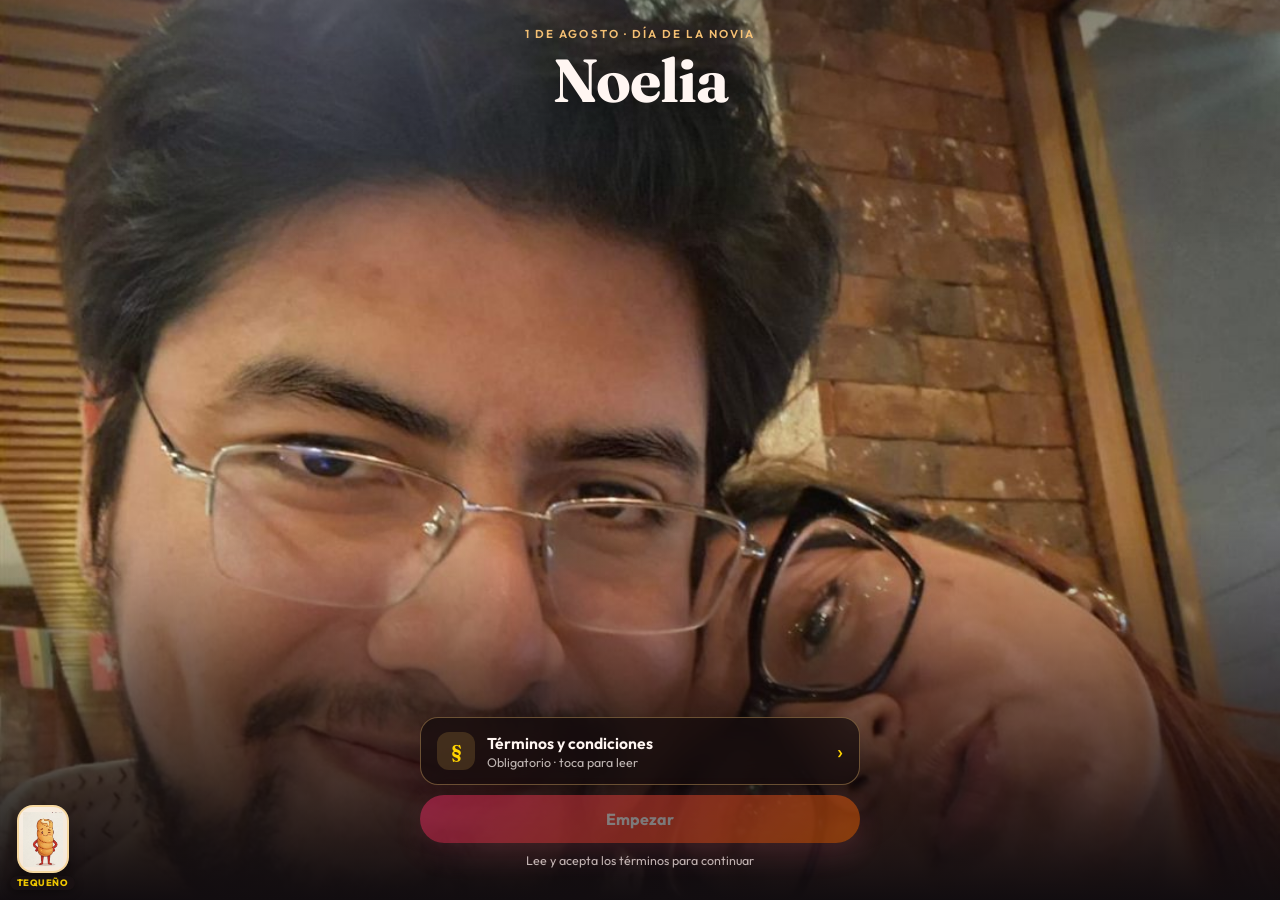
==== docs/index.html @ fb46fbc6 "Wire BGM ducking and mute buttons on map and finale. Co-authored-by: Cursor <cursoragent@cursor.com>" ====
<!DOCTYPE html>
<html lang="es">
<head>
  <meta charset="UTF-8" />
  <meta name="viewport" content="width=device-width, initial-scale=1, viewport-fit=cover" />
  <meta name="apple-mobile-web-app-capable" content="yes" />
  <meta name="apple-mobile-web-app-status-bar-style" content="black-translucent" />
  <meta name="theme-color" content="#1a1214" />
  <meta name="description" content="Un caminito hecho para Noelia" />
  <link rel="manifest" href="manifest.webmanifest" />
  <link rel="apple-touch-icon" href="assets/nosotros.jpg" />
  <title>Para Noelia</title>
  <link rel="stylesheet" href="styles.css?v=9" />
  <link rel="preconnect" href="https://fonts.googleapis.com" />
  <link rel="preconnect" href="https://fonts.gstatic.com" crossorigin />
</head>
<body>
  <div id="toast" class="toast" role="status"></div>

  <!-- SPLASH -->
  <section id="splash" class="screen active" aria-label="Inicio">
    <div class="splash-hero">
      <p class="eyebrow">1 de agosto · Día de la Novia</p>
      <h1 class="brand">Noelia</h1>
    </div>

    <div class="splash-dock">
      <button id="terms-open" class="terms-chip" type="button" aria-expanded="false" aria-controls="terms-sheet">
        <span class="terms-chip-icon" aria-hidden="true">§</span>
        <span class="terms-chip-copy">
          <strong>Términos y condiciones</strong>
          <small>Obligatorio · toca para leer</small>
        </span>
        <span class="terms-chip-chevron" aria-hidden="true">›</span>
      </button>
      <button id="enter-btn" class="btn" type="button" disabled>Empezar</button>
      <p id="terms-hint" class="terms-hint">Lee y acepta los términos para continuar</p>
    </div>

    <div id="terms-sheet" class="terms-sheet" hidden>
      <button type="button" class="terms-backdrop" id="terms-backdrop" aria-label="Cerrar"></button>
      <div class="terms-panel" role="dialog" aria-modal="true" aria-labelledby="terms-title">
        <header class="terms-head">
          <div>
            <p class="eyebrow">Documento legal (más o menos)</p>
            <h2 id="terms-title">Términos y condiciones</h2>
          </div>
          <button type="button" class="icon-btn" id="terms-close" aria-label="Cerrar">✕</button>
        </header>

        <div id="terms-scroll" class="terms-scroll" tabindex="0">
          <p class="terms-meta">Versión 01.08.2026 · Partes: Ale (“el proveedor”) y Noelia (“la usuaria / el amor de mi vida”).</p>

          <h3>1. Objeto</h3>
          <p>
            El presente documento regula el acceso a un caminito digital hecho a mano.
            No es una caja. Igual se abre. Al continuar, la usuaria acepta que puede gustarle
            o, en su defecto, sacarle al menos una sonrisa.
          </p>

          <h3>2. Plazos de entrega</h3>
          <p>
            El proveedor admite haberse demorado algo más de lo estimado.
            Declara, bajo juramento romántico, haberlo acabado antes de que terminara el día.
            <strong class="sub-aside">(NO ME ODIES POR DEMORARME POR FAVOR)</strong>
          </p>

          <h3>3. Asistencia técnica</h3>
          <p>
            Se incluye un “ayudín” (en adelante, Tequeño) para casos de atasco.
            El proveedor confía en que la usuaria igual la hace.
            Aviso laboral: por temas de presupuesto, a Tequeño y al dueño del proyecto
            se les recortó el salario. Igual siguen trabajando por amor… y por tequeños.
          </p>

          <h3>3.1 Inclusión forzada (cláusula cultural)</h3>
          <p>
            En quechua, <em>munay</em> es querer / amar. Aquí también aplica.
            Si en algún rincón quedó escrito “Tequy”, digamos que es dialecto de producción.
          </p>

          <h3>4. Limitación de responsabilidad</h3>
          <p>
            El proveedor no se hace responsable si la usuaria se pone tierna,
            si se ríe sola en el celular, o si quiere un abrazo real al terminar.
            Eso sería… ideal.
          </p>

          <h3>5. Cláusula final (obligatoria)</h3>
          <p>
            Amor, hice esto para ti. Léelo con calma. Y cuando llegues aquí abajo…
          </p>

          <div id="terms-end" class="terms-end">
            <p class="terms-end-label">Cláusula 5.1 — Aceptación emocional</p>
            <p class="terms-end-love">Te amo.</p>
            <p class="terms-end-note">Fin del documento. Ya puedes aceptar.</p>
          </div>
        </div>

        <div class="terms-foot">
          <button id="terms-accept" class="btn" type="button" disabled>Acepto los términos</button>
          <p id="terms-scroll-hint" class="terms-hint">Desliza hasta “Te amo” para desbloquear</p>
        </div>
      </div>
    </div>
  </section>

  <!-- MAP -->
  <section id="map-screen" class="screen" aria-label="Mapa">
    <div class="topbar">
      <button id="map-back" class="icon-btn" type="button" aria-label="Volver">←</button>
      <div class="hud-title">El camino de Noelia</div>
      <button id="map-mute" class="icon-btn" type="button" data-mute-btn aria-label="Sonido" title="Música">🔊</button>
    </div>
    <p class="eyebrow">Para Noelia</p>
    <h1 class="brand">Tu mapa</h1>
    <p class="sub">Cinco paradas. Cada una desbloquea un pedacito de nosotros.</p>

    <div class="map-path">
      <button class="level-card" data-level="1" type="button">
        <div class="level-num">1</div>
        <div>
          <h3>Permiso</h3>
          <p>Solo una pregunta… y un “no” muy cobarde.</p>
        </div>
        <div class="level-status">Abrir</div>
      </button>
      <div class="connector"></div>

      <button class="level-card" data-level="2" type="button">
        <div class="level-num">2</div>
        <div>
          <h3>Atasco de cariño</h3>
          <p>Colores enredados, flechas con actitud… y tú sacándolos del lío.</p>
        </div>
        <div class="level-status">🔒</div>
      </button>
      <div class="connector"></div>

      <button class="level-card" data-level="3" type="button">
        <div class="level-num">3</div>
        <div>
          <h3>Casa</h3>
          <p>El sofá, la tele… y alguien más cuidando el cuarto.</p>
        </div>
        <div class="level-status">🔒</div>
      </button>
      <div class="connector"></div>

      <button class="level-card" data-level="4" type="button">
        <div class="level-num">4</div>
        <div>
          <h3>¿Cómo llegó esto aquí?</h3>
          <p>¿Quién tiene hambre?</p>
        </div>
        <div class="level-status">🔒</div>
      </button>
      <div class="connector"></div>

      <button class="level-card" data-level="5" type="button">
        <div class="level-num">5</div>
        <div>
          <h3>La carta</h3>
          <p>Audio de Ale, fotos y una carta.</p>
        </div>
        <div class="level-status">🔒</div>
      </button>
    </div>

    <p class="map-note">Hecho a mano por Ale · aunque estemos lejos</p>
  </section>

  <!-- LEVEL 1 -->
  <section id="intro-screen" class="screen" aria-label="Nivel 1">
    <div class="topbar">
      <button id="intro-back" class="icon-btn" type="button" aria-label="Volver">←</button>
      <div class="hud-title">Nivel 1 · Permiso</div>
      <span style="width:42px"></span>
    </div>
    <div class="center-scene">
      <p class="eyebrow">Hola, amorcito</p>
      <h2 class="brand">¿Me dejas alegrarte el día… aunque sea desde lejos?</h2>
      <p class="sub">Si dices que no, ese botón va a ponerse nervioso.</p>
      <div class="choice-row">
        <button id="yes-btn" class="btn" type="button">Sí, Ale</button>
        <button id="no-btn" class="btn" type="button">No</button>
      </div>
    </div>
  </section>

  <!-- LEVEL 2: BUS JAM -->
  <section id="jam-screen" class="screen jam-screen" aria-label="Nivel 2">
    <div class="topbar">
      <button id="jam-back" class="icon-btn" type="button" aria-label="Volver">←</button>
      <div class="hud-title" id="jam-title">Atasco de cariño</div>
      <button id="jam-mute" class="icon-btn" type="button" data-mute-btn aria-label="Sonido">🔊</button>
    </div>
    <p class="hint" id="jam-hint">Los 4 primeros de la fila pueden subir. Saca buses que coincidan con ellos.</p>
    <div class="jam-wrap jam-premium">
      <div class="queue-board">
        <div class="queue-head">
          <div class="queue-label">Fila de lo nuestro</div>
          <div class="queue-count" id="queue-count">0 en fila</div>
        </div>
        <div class="queue-viewport">
          <div class="queue-track" id="queue-track"></div>
        </div>
      </div>
      <div class="bays bays-5" id="bays"></div>
      <div class="lot" id="lot" aria-label="Estacionamiento"></div>
      <div id="softlock" class="softlock">Uy… plazas llenas y ninguno de los 4 de adelante entra. Usa un Soplo de Ale o reinicia.</div>
      <div class="game-tools">
        <button id="jam-blow" class="btn" type="button">Soplo de Ale (1)</button>
        <button id="jam-reset" class="btn ghost" type="button">Reiniciar</button>
      </div>
    </div>
  </section>

  <!-- LEVEL 3 -->
  <section id="cozy-screen" class="screen" aria-label="Nivel 3">
    <div class="topbar">
      <button id="cozy-back" class="icon-btn" type="button" aria-label="Volver">←</button>
      <div class="hud-title">Nivel 3 · Casa</div>
      <span style="width:42px"></span>
    </div>
    <div class="center-scene">
      <p class="eyebrow" id="cozy-eyebrow">Cuando no hay prisa</p>
      <h2 class="brand" id="cozy-title">El sofá y la tele</h2>
      <div class="sub cozy-copy" id="cozy-text">
        <p>Me gusta abrazarte, besarte, sentirte, respirarte y me gusta que existas en mi vida.</p>
        <p class="cozy-bridge">
          Hablando de cosas que me gustan… hay alguien que no me gustaba mucho antes,
          pero después me cayó un poco mejor. Sí, hablo de…
        </p>
      </div>
      <button type="button" class="cozy-comic photo-thumb" id="cozy-comic" data-photo="assets/historia/sofa.png?v=7" data-caption="Así en casa, con palomitas">
        <img id="cozy-photo" src="assets/historia/sofa.png?v=7" alt="Nosotros en el sofá con palomitas" />
      </button>
      <p class="hint" id="cozy-hint">Pista: alguien peludito cuida el rinconcito cuando yo no puedo.</p>
      <button id="cozy-next" class="btn" type="button">¿Quién es?</button>
    </div>
  </section>

  <!-- LEVEL 4: historieta vertical -->
  <section id="cartoon-screen" class="screen" aria-label="Nivel 4">
    <div class="topbar">
      <button id="cartoon-back" class="icon-btn" type="button" aria-label="Volver">←</button>
      <div class="hud-title">Nivel 4 · ¿Cómo llegó esto aquí?</div>
      <span style="width:42px"></span>
    </div>
    <div class="story-scene">
      <p class="eyebrow">Desliza la historieta</p>
      <h2 class="brand story-title">¿Cómo llegó esto aquí?</h2>
      <p class="story-letter">¿Quién tiene hambre?</p>
      <p class="story-letter story-letter-soft">
        Amor, sé que no puedo arreglarte la vida, por eso intento dar lo mejor de mí con lo que tengo…
      </p>

      <button type="button" class="comic-full photo-thumb" data-photo="assets/historia/strip4.png?v=6" data-caption="La historieta completa">
        <img src="assets/historia/strip4.png?v=6" alt="Historieta completa de nosotros" />
      </button>

      <div class="comic-strip" aria-label="Historieta">
        <article class="comic-beat">
          <button type="button" class="comic-panel photo-thumb" data-photo="assets/historia/triste.png?v=6" data-caption="Cuando estás triste">
            <img src="assets/historia/triste.png?v=6" alt="Cuando estás triste" />
          </button>
          <div class="comic-copy">
            <h3>Cuando estás triste</h3>
            <p>Intento siempre sacarte una sonrisa, alegrarte el día con alguna tontería.</p>
          </div>
        </article>

        <article class="comic-beat">
          <button type="button" class="comic-panel photo-thumb" data-photo="assets/historia/hambre.png?v=6" data-caption="Cuando tienes hambre">
            <img src="assets/historia/hambre.png?v=6" alt="Cuando tienes hambre" />
          </button>
          <div class="comic-copy">
            <h3>Cuando tienes hambre</h3>
            <p>Busco qué alimentarte aunque sea poco. Tequeños al ser posible.</p>
          </div>
        </article>

        <article class="comic-beat">
          <button type="button" class="comic-panel photo-thumb" data-photo="assets/historia/molesta.png?v=6" data-caption="Cuando estás molesta">
            <img src="assets/historia/molesta.png?v=6" alt="Cuando estás molesta" />
          </button>
          <div class="comic-copy">
            <h3>Cuando estás molesta</h3>
            <p>Probablemente sea porque hice o no hice algo. Lo siento.</p>
          </div>
        </article>

        <article class="comic-beat">
          <button type="button" class="comic-panel photo-thumb" data-photo="assets/historia/agobiada.png?v=6" data-caption="Cuando estás agobiada">
            <img src="assets/historia/agobiada.png?v=6" alt="Cuando estás agobiada" />
          </button>
          <div class="comic-copy">
            <h3>Cuando estás agobiada</h3>
            <p>Podría hacer tu trabajo si pudiera y me dejaras. Siempre busco que estés bien.</p>
          </div>
        </article>

        <p class="story-letter story-letter-soft comic-aside">Y también somos esto…</p>

        <article class="comic-beat">
          <button type="button" class="comic-panel photo-thumb" data-photo="assets/historia/carne.png?v=7" data-caption="Cuando llega la carne">
            <img src="assets/historia/carne.png?v=7" alt="Nosotros frente a la carne gritona" />
          </button>
          <div class="comic-copy">
            <h3>Cuando llega la carne</h3>
            <p>Esa mirada. Ese hambre. Y a veces hasta la comida se queja… pero igual la disfrutamos.</p>
          </div>
        </article>

        <article class="comic-beat">
          <button type="button" class="comic-panel photo-thumb" data-photo="assets/historia/chicha.png?v=7" data-caption="Chicha vs gaseosa">
            <img src="assets/historia/chicha.png?v=7" alt="Chicha y gaseosa discutiendo" />
          </button>
          <div class="comic-copy">
            <h3>Chicha vs gaseosa</h3>
            <p>El debate eterno. Yo ya sé de qué lado estás… o casi.</p>
          </div>
        </article>

        <article class="comic-beat">
          <button type="button" class="comic-panel photo-thumb" data-photo="assets/historia/cine.png?v=7" data-caption="Cine en 3D">
            <img src="assets/historia/cine.png?v=7" alt="Nosotros en el cine con gafas 3D" />
          </button>
          <div class="comic-copy">
            <h3>Cine en 3D</h3>
            <p>Ojos abiertos, manos a la bebida, y esa carita de “¿viste eso?”. Eso también es nosotros.</p>
          </div>
        </article>

        <article class="comic-beat">
          <button type="button" class="comic-panel comic-wide photo-thumb" data-photo="assets/historia/abrazo-tequeno.png?v=6" data-caption="Un abrazo Tequeño">
            <img src="assets/historia/abrazo-tequeno.png?v=6" alt="Un abrazo Tequeño" />
          </button>
          <div class="comic-copy">
            <h3>Porque me importas demasiado</h3>
            <p>De la manera que sea… aquí estoy. Un abrazo Tequeño, mientras llega el de verdad.</p>
          </div>
        </article>
      </div>

      <button id="cartoon-next" class="btn" type="button">Seguir a la carta</button>
    </div>
  </section>

  <!-- LEVEL 5 -->
  <section id="finale-screen" class="screen" aria-label="Nivel 5">
    <div class="topbar">
      <button id="finale-back" class="icon-btn" type="button" aria-label="Volver">←</button>
      <div class="hud-title">Nivel 5 · La carta</div>
      <button id="finale-mute" class="icon-btn" type="button" data-mute-btn aria-label="Sonido" title="Música">🔊</button>
    </div>

    <p class="eyebrow">De Ale para Noelia</p>
    <h1 class="brand" style="font-size:2rem;">No se me olvidó</h1>

    <div class="letter">
      <h2>Amor de mi vida,</h2>
      <p>
        Hoy es tu día y aunque la distancia nos tenga en mapas distintos,
        yo seguía pensando en ti: en la carne, en los conciertos,
        en Ed Sheeran de fondo, en Paco Yonque, en tu carita, en abrazarte.
      </p>
      <p>
        No pude darte algo que se envuelve con moño.
        Entonces hice esto — un juego, un mapa, unas fotos, mi voz —
        para que se note que me importas, aunque estemos lejos.
      </p>
      <p>
        Gracias por ser el amor de mi vida.
        Déjame estar en tu vida por el resto de la mía.
        Cuando volvamos a estar cerca, te debo el abrazo completo.
      </p>
      <p><strong>— Ale</strong></p>

      <div class="finale-gallery">
        <button type="button" class="photo-thumb" data-photo="assets/nosotros.jpg" data-caption="Nosotros">
          <img src="assets/nosotros.jpg" alt="Nosotros" />
        </button>
        <button type="button" class="photo-thumb" data-photo="assets/cita-mesa.jpg" data-caption="Nuestra cita">
          <img src="assets/cita-mesa.jpg" alt="Nuestra cita" />
        </button>
        <button type="button" class="photo-thumb" data-photo="assets/oso-manoso.jpg" data-caption="El oso mañoso">
          <img src="assets/oso-manoso.jpg" alt="Oso mañoso" />
        </button>
        <button type="button" class="photo-thumb" data-photo="assets/cuaderno.jpg" data-caption="Tu letra">
          <img src="assets/cuaderno.jpg" alt="Tu letra" />
        </button>
      </div>

      <div class="audio-box">
        <strong>Audio de Ale</strong>
        <p style="margin:6px 0 0; font-size:0.92rem; color:#5a3a44;">
          Dale play cuando quieras escucharme. Si suena raro… ese también puede ser tema de conversación.
        </p>
        <audio id="letter-audio" controls preload="metadata" src="assets/audio.mp4"></audio>
      </div>

      <div class="video-box">
        <strong>Video de Ale</strong>
        <div class="video-placeholder" id="video-slot">
          Se nos acabó el presupuesto para el video.<br />
          No hubo de otra: le recortamos el salario a Tequeño
          y al dueño del proyecto.<br />
          <span style="opacity:0.85">Por ahora, no hay video. Solo cariño (y esta excusa).</span>
        </div>
      </div>
    </div>

    <button id="finale-end" class="btn" type="button" style="margin: 18px auto 8px; display:flex; width:min(100%,320px);">
      Cerrar el caminito
    </button>
    <p class="map-note" style="text-align:center;">
      Tip iPhone: Safari → Compartir → “Añadir a pantalla de inicio” para que se sienta como app.
    </p>
  </section>

  <!-- CLOSING CINEMATIC -->
  <div id="closing" class="closing" hidden aria-live="polite">
    <div class="closing-bg"></div>
    <div class="closing-veil"></div>
    <div class="closing-lines" id="closing-lines">
      <p>De mí para ti.</p>
      <p>Espero te haya gustado.</p>
      <p>Con mucho amor…</p>
      <p class="closing-sign">Yo, el amor de tu vida</p>
    </div>
  </div>

  <!-- POSTCRÉDITOS -->
  <div id="postcredits" class="postcredits" hidden aria-live="polite">
    <div class="postcredits-card">
      <p class="eyebrow">Postcréditos · Noelia Pictures</p>
      <h2>Equipo (con salario recortado)</h2>
      <ul class="credits-list">
        <li><span>Dirección / código / café</span><strong>Ale</strong></li>
        <li><span>Protagonista absoluta</span><strong>Noelia</strong></li>
        <li><span>Asistente emocional</span><strong>Tequeño</strong></li>
        <li><span>Cameo peludo</span><strong>Oso mañoso</strong></li>
        <li><span>Inclusión forzada</span><strong>munay (quechua: querer)</strong></li>
      </ul>
      <figure class="credits-cameo">
        <img src="assets/ale-sonrisa.jpg" alt="Ale sonriendo, postcréditos" />
        <figcaption>El dueño del proyecto, post-recorte. Igual sonríe.</figcaption>
      </figure>
      <button type="button" class="btn" id="postcredits-done">Fin (de verdad)</button>
    </div>
  </div>

  <!-- MEMORY MODAL -->
  <div id="memory" class="memory" aria-live="polite">
    <div class="memory-card">
      <img src="" alt="" />
      <div class="body">
        <h3></h3>
        <p></p>
        <button class="btn" type="button">Seguir el camino</button>
      </div>
    </div>
  </div>

  <!-- TEQUEÑO assistant -->
  <div id="tequy" class="tequy" aria-live="polite">
    <div class="tequy-bubble" id="tequy-bubble" hidden>
      <p id="tequy-text"></p>
      <button type="button" class="tequy-dismiss" id="tequy-dismiss">ok Tequeño</button>
    </div>
    <div class="tequy-fab">
      <button type="button" class="tequy-btn" id="tequy-btn" aria-label="Hablar con Tequeño">
        <img id="tequy-img" src="assets/tequy/idle.png?v=7" alt="Tequeño, el guía animado" />
      </button>
      <span class="tequy-tag">Tequeño</span>
    </div>
  </div>

  <!-- PHOTO LIGHTBOX + comic bit -->
  <div id="photo-lite" class="photo-lite" hidden>
    <div class="comic-stage" id="comic-stage" aria-hidden="true"></div>
    <button type="button" class="photo-lite-close" id="photo-lite-close" aria-label="Cerrar">✕</button>
    <figure class="photo-lite-frame">
      <img id="photo-lite-img" src="" alt="" />
      <figcaption id="photo-lite-cap"></figcaption>
    </figure>
  </div>

  <script src="sfx.js"></script>
  <script src="game.js"></script>
</body>
</html>
---- docs/styles.css ----
@import url('https://fonts.googleapis.com/css2?family=Allura&family=Fraunces:opsz,wght@9..144,500;9..144,700&family=Great+Vibes&family=Outfit:wght@400;500;600;700&display=swap');

:root {
  --bg0: #1a1214;
  --bg1: #2a1a1f;
  --ink: #fff6f2;
  --muted: rgba(255, 246, 242, 0.72);
  --rose: #ff2d6f;
  --coral: #ff6a00;
  --gold: #ffd400;
  --mint: #12c96b;
  --sky: #1e8fff;
  --lilac: #9b44ff;
  --brown: #8a4a22;
  --panel: rgba(255, 255, 255, 0.08);
  --stroke: rgba(255, 255, 255, 0.14);
  --shadow: 0 18px 50px rgba(0, 0, 0, 0.35);
  --safe-bottom: env(safe-area-inset-bottom, 0px);
}

* { box-sizing: border-box; -webkit-tap-highlight-color: transparent; }

html, body {
  margin: 0;
  min-height: 100%;
  font-family: Outfit, system-ui, sans-serif;
  color: var(--ink);
  background:
    radial-gradient(1200px 700px at 10% -10%, #5a2434 0%, transparent 55%),
    radial-gradient(900px 600px at 100% 0%, #3a2a18 0%, transparent 50%),
    linear-gradient(160deg, var(--bg0), var(--bg1) 55%, #120d10);
  overflow-x: hidden;
}

body {
  min-height: 100dvh;
}

button {
  font: inherit;
  border: 0;
  cursor: pointer;
}

.screen {
  position: fixed;
  inset: 0;
  display: none;
  flex-direction: column;
  padding: 20px 18px calc(20px + var(--safe-bottom));
  overflow: auto;
  opacity: 0;
  transform: translateY(10px);
  transition: opacity 0.45s ease, transform 0.45s ease;
  scrollbar-width: thin;
  scrollbar-color: #ffd400 #2a1814;
}

.screen.active {
  display: flex;
  opacity: 1;
  transform: translateY(0);
}

.brand {
  font-family: Fraunces, Georgia, serif;
  font-weight: 700;
  letter-spacing: -0.02em;
  line-height: 1.05;
  margin: 0;
}

.eyebrow {
  text-transform: uppercase;
  letter-spacing: 0.18em;
  font-size: 0.72rem;
  color: var(--gold);
  margin: 0 0 10px;
  font-weight: 600;
}

.sub {
  color: var(--muted);
  line-height: 1.5;
  margin: 10px 0 0;
  max-width: 28rem;
}

.cozy-copy {
  text-align: center;
  max-width: 28rem;
  margin-left: auto;
  margin-right: auto;
}

.cozy-copy p {
  margin: 0;
}

.cozy-comic {
  display: block;
  width: min(100%, 340px);
  margin: 4px auto 0;
  padding: 8px;
  border: 0;
  border-radius: 18px;
  background: #f7f0e2;
  box-shadow: 0 14px 34px rgba(0, 0, 0, 0.28);
  border: 1px solid rgba(255, 200, 120, 0.28);
  cursor: zoom-in;
}

.cozy-comic img {
  display: block;
  width: 100%;
  height: auto;
  max-height: min(48dvh, 380px);
  object-fit: contain;
  border-radius: 12px;
  background: #f7f0e2;
}

.cozy-comic.is-photo {
  background: transparent;
  border-color: rgba(255, 255, 255, 0.12);
  padding: 0;
  overflow: hidden;
}

.cozy-comic.is-photo img {
  max-height: min(42dvh, 320px);
  object-fit: cover;
  border-radius: 18px;
}

.comic-aside {
  margin-top: 10px !important;
  text-align: center;
  font-weight: 700;
  color: var(--gold) !important;
}

.cozy-bridge {
  margin-top: 1.15em !important;
  color: rgba(255, 246, 242, 0.78);
  font-size: 0.95em;
}

.sub-aside {
  color: #f0c9a0;
  font-size: 0.92em;
  letter-spacing: 0.02em;
}

.btn {
  display: inline-flex;
  align-items: center;
  justify-content: center;
  gap: 8px;
  min-height: 48px;
  padding: 0 22px;
  border-radius: 999px;
  background: linear-gradient(135deg, var(--rose), var(--coral));
  color: white;
  font-weight: 700;
  box-shadow: 0 10px 30px rgba(255, 107, 138, 0.35);
  transition: transform 0.15s ease, filter 0.15s ease;
}

.btn:active { transform: scale(0.97); }
.btn.ghost {
  background: transparent;
  border: 1px solid var(--stroke);
  box-shadow: none;
  color: var(--ink);
}

.btn:disabled {
  opacity: 0.45;
  cursor: not-allowed;
}

/* Splash — foto primero, texto en “términos” */
#splash {
  justify-content: space-between;
  padding-top: calc(18px + env(safe-area-inset-top, 0px));
  background:
    linear-gradient(180deg, rgba(18, 10, 12, 0.35) 0%, transparent 28%, transparent 58%, rgba(18, 10, 12, 0.55) 78%, #120d10 100%),
    url('assets/nosotros.jpg') center 30% / cover no-repeat;
}

#splash .splash-hero {
  text-align: center;
  text-shadow: 0 8px 28px rgba(0, 0, 0, 0.55);
  padding: 8px 8px 0;
}

#splash .splash-hero .eyebrow {
  color: rgba(255, 200, 120, 0.95);
}

#splash .brand {
  font-size: clamp(2.8rem, 12vw, 3.8rem);
  margin: 0;
  line-height: 1;
}

.splash-dock {
  display: flex;
  flex-direction: column;
  gap: 10px;
  width: min(440px, 100%);
  margin: 0 auto;
}

.terms-chip {
  display: grid;
  grid-template-columns: auto 1fr auto;
  gap: 12px;
  align-items: center;
  width: 100%;
  padding: 14px 16px;
  border-radius: 18px;
  text-align: left;
  color: var(--ink);
  background: rgba(18, 10, 12, 0.72);
  backdrop-filter: blur(14px);
  border: 1px solid rgba(255, 200, 120, 0.35);
  box-shadow: var(--shadow);
  transition: transform 0.15s ease, border-color 0.15s ease;
}

.terms-chip:active { transform: scale(0.98); }

.terms-chip.is-done {
  border-color: rgba(109, 205, 184, 0.55);
}

.terms-chip-icon {
  width: 38px;
  height: 38px;
  border-radius: 12px;
  display: grid;
  place-items: center;
  background: rgba(255, 200, 87, 0.16);
  color: var(--gold);
  font-family: Fraunces, Georgia, serif;
  font-weight: 700;
  font-size: 1.15rem;
}

.terms-chip-copy {
  display: flex;
  flex-direction: column;
  gap: 2px;
  min-width: 0;
}

.terms-chip-copy strong {
  font-size: 0.98rem;
  font-weight: 650;
}

.terms-chip-copy small {
  color: var(--muted);
  font-size: 0.78rem;
}

.terms-chip-chevron {
  color: var(--gold);
  font-size: 1.4rem;
  line-height: 1;
}

.terms-hint {
  margin: 0;
  text-align: center;
  font-size: 0.78rem;
  color: var(--muted);
}

#splash .btn { width: 100%; }

/* Terms sheet */
.terms-sheet {
  position: fixed;
  inset: 0;
  z-index: 40;
  display: flex;
  flex-direction: column;
  justify-content: flex-end;
}

.terms-sheet[hidden] { display: none !important; }

.terms-backdrop {
  position: absolute;
  inset: 0;
  background: rgba(8, 4, 6, 0.55);
  border: 0;
  padding: 0;
}

.terms-panel {
  position: relative;
  z-index: 1;
  display: flex;
  flex-direction: column;
  max-height: min(78dvh, 640px);
  width: min(480px, 100%);
  margin: 0 auto;
  background: #1b1216;
  border: 1px solid var(--stroke);
  border-bottom: 0;
  border-radius: 24px 24px 0 0;
  box-shadow: 0 -18px 50px rgba(0, 0, 0, 0.45);
  padding: 16px 16px calc(14px + var(--safe-bottom));
  animation: terms-up 0.28s ease;
}

@keyframes terms-up {
  from { transform: translateY(24px); opacity: 0.6; }
  to { transform: translateY(0); opacity: 1; }
}

.terms-head {
  display: flex;
  align-items: flex-start;
  justify-content: space-between;
  gap: 12px;
  margin-bottom: 10px;
}

.terms-head h2 {
  margin: 2px 0 0;
  font-family: Fraunces, Georgia, serif;
  font-size: 1.35rem;
  font-weight: 700;
}

.terms-scroll {
  flex: 1;
  min-height: 0;
  overflow-y: auto;
  -webkit-overflow-scrolling: touch;
  padding: 4px 4px 18px;
  overscroll-behavior: contain;
  border-top: 1px solid var(--stroke);
  border-bottom: 1px solid var(--stroke);
}

.terms-scroll h3 {
  margin: 16px 0 6px;
  font-size: 0.92rem;
  color: var(--gold);
  font-weight: 650;
}

.terms-scroll p {
  margin: 0 0 8px;
  color: var(--muted);
  line-height: 1.55;
  font-size: 0.95rem;
}

.terms-meta {
  font-size: 0.78rem !important;
  opacity: 0.85;
  margin-top: 10px !important;
}

.terms-end {
  margin-top: 22px;
  padding: 18px 14px;
  border-radius: 18px;
  text-align: center;
  background: linear-gradient(160deg, rgba(255, 107, 138, 0.18), rgba(255, 200, 87, 0.12));
  border: 1px solid rgba(255, 200, 120, 0.28);
}

.terms-end-label {
  font-size: 0.75rem !important;
  letter-spacing: 0.04em;
  text-transform: uppercase;
  color: rgba(255, 200, 120, 0.9) !important;
}

.terms-end-love {
  margin: 8px 0 4px !important;
  font-family: Fraunces, Georgia, serif;
  font-size: clamp(2rem, 8vw, 2.6rem) !important;
  color: var(--ink) !important;
  font-weight: 700;
  line-height: 1.1;
}

.terms-end-note {
  font-size: 0.8rem !important;
}

.terms-foot {
  display: flex;
  flex-direction: column;
  gap: 8px;
  padding-top: 12px;
}

.terms-foot .btn { width: 100%; }

/* Map */
#map-screen .brand { font-size: 2rem; margin-bottom: 4px; }

.map-path {
  margin-top: 18px;
  display: flex;
  flex-direction: column;
  gap: 0;
  align-items: stretch;
}

.level-card {
  position: relative;
  display: grid;
  grid-template-columns: 56px 1fr auto;
  gap: 14px;
  align-items: center;
  padding: 16px;
  border-radius: 22px;
  background: var(--panel);
  border: 1px solid var(--stroke);
  text-align: left;
  color: inherit;
  transition: transform 0.15s ease, border-color 0.15s ease;
}

.level-card:not(.locked):active { transform: scale(0.98); }
.level-card.locked { opacity: 0.45; filter: grayscale(0.4); }
.level-card.done { border-color: rgba(109, 205, 184, 0.55); }

.level-num {
  width: 56px;
  height: 56px;
  border-radius: 18px;
  display: grid;
  place-items: center;
  font-family: Fraunces, Georgia, serif;
  font-size: 1.4rem;
  font-weight: 700;
  background: rgba(255, 255, 255, 0.08);
}

.level-card[data-level="1"] .level-num { background: rgba(255, 107, 138, 0.25); color: #ffb3c2; }
.level-card[data-level="2"] .level-num { background: rgba(107, 183, 255, 0.22); color: #b7dcff; }
.level-card[data-level="3"] .level-num { background: rgba(255, 200, 87, 0.2); color: #ffe0a0; }
.level-card[data-level="4"] .level-num { background: rgba(255, 200, 87, 0.22); color: #ffe0a0; }
.level-card[data-level="5"] .level-num { background: rgba(197, 155, 255, 0.22); color: #e2ccff; }

.cartoon-hero {
  width: min(100%, 340px);
  margin-top: 6px;
}

.cartoon-hero img {
  aspect-ratio: 4 / 5;
  object-fit: contain;
  background: #f7f0e2;
}

.cartoon-sheet {
  width: min(100%, 340px);
}

.story-scene {
  flex: 1;
  overflow-y: auto;
  -webkit-overflow-scrolling: touch;
  display: flex;
  flex-direction: column;
  align-items: stretch;
  gap: 14px;
  padding: 0 2px 18px;
  text-align: left;
  min-height: 0;
  scrollbar-width: thin;
  scrollbar-color: #ffd400 #2a1814;
}

.story-scene::-webkit-scrollbar,
.screen::-webkit-scrollbar {
  width: 9px;
}

.story-scene::-webkit-scrollbar-track,
.screen::-webkit-scrollbar-track {
  background: #2a1814;
  border-radius: 999px;
  margin: 8px 0;
}

.story-scene::-webkit-scrollbar-thumb,
.screen::-webkit-scrollbar-thumb {
  background: linear-gradient(180deg, #ffd400 0%, #ff8f6b 55%, #8a4a22 100%);
  border-radius: 999px;
  border: 2px solid #2a1814;
}

.story-scene::-webkit-scrollbar-thumb:hover,
.screen::-webkit-scrollbar-thumb:hover {
  background: linear-gradient(180deg, #ffe066, #ff6a00);
}

.story-title {
  font-size: clamp(1.55rem, 6.5vw, 2.15rem) !important;
  margin: 0;
  line-height: 1.15;
}

.story-letter {
  margin: 0;
  color: var(--muted);
  line-height: 1.55;
  font-size: 0.98rem;
}

.story-letter-soft {
  font-size: 0.92rem;
  opacity: 0.9;
}

.comic-full {
  margin: 4px 0 4px;
  padding: 8px;
  border: 0;
  border-radius: 18px;
  overflow: hidden;
  background: #f7f0e2;
  box-shadow: 0 14px 34px rgba(0, 0, 0, 0.28);
  border: 1px solid rgba(255, 200, 120, 0.28);
  width: 100%;
}

.comic-full img {
  display: block;
  width: 100%;
  height: auto;
  max-height: none;
  object-fit: contain;
  background: #f7f0e2;
}

.comic-strip {
  display: flex;
  flex-direction: column;
  gap: 26px;
  margin: 6px 0 8px;
}

/* Una viñeta por bloque, a lo ancho: no se recorta */
.comic-beat {
  display: flex;
  flex-direction: column;
  gap: 10px;
  align-items: stretch;
}

.comic-panel {
  margin: 0;
  padding: 10px;
  border: 0;
  border-radius: 18px;
  overflow: visible;
  background: #f7f0e2;
  box-shadow: 0 14px 34px rgba(0, 0, 0, 0.28);
  border: 1px solid rgba(255, 200, 120, 0.28);
  width: 100%;
}

.comic-panel img {
  display: block;
  width: 100%;
  height: auto;
  max-height: min(52dvh, 420px);
  margin: 0 auto;
  object-fit: contain;
  object-position: center;
  background: #f7f0e2;
}

.comic-wide img {
  max-height: min(62dvh, 520px);
}

.comic-copy {
  text-align: left;
  padding: 0 4px;
}

.comic-copy h3 {
  margin: 0 0 6px;
  font-family: Fraunces, Georgia, serif;
  font-size: 1.15rem;
  line-height: 1.2;
}

.comic-copy p {
  margin: 0;
  color: var(--muted);
  font-size: 0.95rem;
  line-height: 1.45;
}

.story-scene .btn {
  align-self: center;
  width: min(100%, 360px);
  margin-top: 8px;
}

/* Closing cinematic */
.closing {
  position: fixed;
  inset: 0;
  z-index: 80;
  display: grid;
  place-items: center;
  padding: 28px 22px;
}

.closing[hidden] { display: none !important; }

.closing-bg {
  position: absolute;
  inset: 0;
  background:
    url('assets/finale/cierre.png') center center / cover no-repeat;
  transform: scale(1.04);
  animation: closing-ken 7.5s ease forwards;
}

.closing-veil {
  position: absolute;
  inset: 0;
  background:
    radial-gradient(circle at 50% 42%, rgba(8, 4, 4, 0.42), rgba(6, 3, 3, 0.82) 68%),
    linear-gradient(180deg, rgba(8, 4, 4, 0.5), rgba(6, 3, 3, 0.82));
}

.closing-lines {
  position: relative;
  z-index: 1;
  text-align: center;
  max-width: 22rem;
  padding: 18px 14px;
  border-radius: 20px;
  background: rgba(10, 6, 6, 0.55);
  box-shadow: 0 0 40px rgba(0, 0, 0, 0.35);
  backdrop-filter: blur(2px);
}

.closing-lines p {
  margin: 0 0 0.55em;
  font-family: "Great Vibes", "Allura", cursive;
  font-size: clamp(2.05rem, 9.2vw, 2.95rem);
  line-height: 1.28;
  color: #fffdf8;
  -webkit-text-stroke: 0.35px rgba(255, 255, 255, 0.25);
  text-shadow:
    0 1px 0 rgba(255, 255, 255, 0.35),
    0 2px 2px rgba(20, 8, 6, 0.85),
    0 8px 22px rgba(0, 0, 0, 0.75),
    0 0 18px rgba(255, 230, 180, 0.25);
  opacity: 0;
  transform: translateY(12px);
}

.closing-lines p.closing-sign {
  margin-top: 1.1em;
  font-size: clamp(2.35rem, 10.5vw, 3.35rem);
  color: #fff3d4;
}

.closing.is-on .closing-lines p {
  animation: closing-line 0.9s ease forwards;
}

.closing.is-on .closing-lines p:nth-child(1) { animation-delay: 0.35s; }
.closing.is-on .closing-lines p:nth-child(2) { animation-delay: 1.15s; }
.closing.is-on .closing-lines p:nth-child(3) { animation-delay: 1.95s; }
.closing.is-on .closing-lines p:nth-child(4) { animation-delay: 2.85s; }

.closing.is-out {
  animation: closing-fade 1.1s ease forwards;
}

@keyframes closing-line {
  to { opacity: 1; transform: translateY(0); }
}

@keyframes closing-ken {
  from { transform: scale(1.08); }
  to { transform: scale(1); }
}

@keyframes closing-fade {
  to { opacity: 0; }
}

.cartoon-sheet img {
  aspect-ratio: 16 / 10;
  object-fit: contain;
  background: #f7f0e2;
}

.level-card h3 {
  margin: 0;
  font-size: 1.05rem;
  font-weight: 700;
}

.level-card p {
  margin: 4px 0 0;
  color: var(--muted);
  font-size: 0.88rem;
}

.level-status {
  font-size: 0.78rem;
  font-weight: 700;
  letter-spacing: 0.04em;
  text-transform: uppercase;
  color: var(--mint);
}

.connector {
  width: 4px;
  height: 18px;
  margin: 0 auto;
  background: linear-gradient(var(--gold), rgba(255, 200, 87, 0.15));
  border-radius: 4px;
}

.map-note {
  margin-top: auto;
  padding-top: 18px;
  color: var(--muted);
  font-size: 0.9rem;
}

/* Tequy guide — nunca encima del hero/carta; ella es el centro */
.tequy {
  position: fixed;
  left: 10px;
  bottom: calc(10px + var(--safe-bottom));
  z-index: 28;
  display: flex;
  flex-direction: column-reverse;
  align-items: flex-start;
  gap: 8px;
  max-width: min(70vw, 240px);
  pointer-events: none;
}

.tequy.is-hidden {
  display: none !important;
}

.tequy-fab {
  pointer-events: auto;
  display: flex;
  flex-direction: column;
  align-items: center;
  gap: 3px;
  animation: tequy-float 2.4s ease-in-out infinite;
}

.tequy-btn {
  width: 52px;
  height: 68px;
  border-radius: 16px;
  border: 2px solid rgba(255, 200, 87, 0.45);
  background:
    radial-gradient(circle at 30% 25%, rgba(255,255,255,0.55), transparent 45%),
    #fff3e4;
  padding: 5px 4px 4px;
  box-shadow: 0 8px 18px rgba(0, 0, 0, 0.25);
  overflow: hidden;
  display: grid;
  place-items: center;
  opacity: 0.96;
}

.tequy-btn img {
  width: 100%;
  height: 100%;
  max-width: 100%;
  object-fit: contain;
  object-position: center center;
  display: block;
  pointer-events: none;
}

.tequy-tag {
  background: #1a1214;
  color: var(--gold);
  font-size: 0.58rem;
  font-weight: 800;
  letter-spacing: 0.05em;
  text-transform: uppercase;
  padding: 2px 7px;
  border-radius: 999px;
  white-space: nowrap;
  line-height: 1.1;
  box-shadow: 0 2px 8px rgba(0, 0, 0, 0.35);
}

/* En el atasco: más chico para no tapar Soplo / Reiniciar */
.tequy.is-compact {
  bottom: calc(8px + var(--safe-bottom));
  left: 8px;
}

.tequy.is-compact .tequy-btn {
  width: 42px;
  height: 56px;
  border-radius: 14px;
  padding: 4px 3px 3px;
}

.tequy.is-compact .tequy-tag {
  font-size: 0.5rem;
  padding: 1px 5px;
}

.tequy-bubble {
  pointer-events: auto;
  background: rgba(255, 248, 242, 0.97);
  color: #2a1a1f;
  border-radius: 16px;
  padding: 10px 10px 8px;
  box-shadow: 0 10px 24px rgba(0, 0, 0, 0.28);
  border: 1px solid rgba(42, 26, 31, 0.08);
  animation: tequy-pop 0.28s ease;
  max-width: 220px;
}

.tequy-bubble p {
  margin: 0 0 8px;
  font-size: 0.8rem;
  line-height: 1.35;
  font-weight: 600;
}

.tequy-dismiss {
  background: linear-gradient(135deg, var(--rose), var(--coral));
  color: white;
  border: 0;
  border-radius: 999px;
  padding: 6px 12px;
  font-size: 0.75rem;
  font-weight: 800;
}

.tequy.pose-talk .tequy-fab { animation: tequy-bounce 0.45s ease; }
.tequy.pose-jump .tequy-fab { animation: tequy-jump 0.55s ease; }
.tequy.pose-kick .tequy-fab { animation: tequy-kick 0.5s ease; }

@keyframes tequy-float {
  0%, 100% { transform: translateY(0); }
  50% { transform: translateY(-5px); }
}

@keyframes tequy-pop {
  from { opacity: 0; transform: translateY(8px) scale(0.96); }
  to { opacity: 1; transform: translateY(0) scale(1); }
}

@keyframes tequy-bounce {
  0%, 100% { transform: translateY(0) scale(1); }
  40% { transform: translateY(-8px) scale(1.05); }
}

@keyframes tequy-jump {
  0% { transform: translateY(0) rotate(0); }
  40% { transform: translateY(-18px) rotate(-6deg) scale(1.08); }
  100% { transform: translateY(0) rotate(0); }
}

@keyframes tequy-kick {
  0%, 100% { transform: rotate(0); }
  30% { transform: rotate(-12deg) translateX(-4px); }
  60% { transform: rotate(10deg) translateX(4px); }
}

.board-flyer {
  position: fixed;
  z-index: 80;
  width: 44px;
  height: 44px;
  border-radius: 14px;
  background: rgba(20, 12, 14, 0.92);
  border: 2px solid var(--pcolor, var(--rose));
  box-shadow: 0 10px 24px rgba(0, 0, 0, 0.35);
  display: grid;
  place-items: center;
  pointer-events: none;
  transition:
    left 0.5s cubic-bezier(0.22, 1, 0.36, 1),
    top 0.5s cubic-bezier(0.22, 1, 0.36, 1),
    transform 0.5s cubic-bezier(0.22, 1, 0.36, 1),
    opacity 0.45s ease;
}

.board-flyer .person {
  width: 22px;
  height: 28px;
  position: relative;
}

.board-flyer .person .head {
  position: absolute;
  left: 5px;
  top: 1px;
  width: 12px;
  height: 12px;
  border-radius: 50%;
  background: #ffe0d4;
}

.board-flyer .person .body {
  position: absolute;
  left: 3px;
  top: 13px;
  width: 16px;
  height: 12px;
  border-radius: 7px 7px 5px 5px;
  background: var(--pcolor, var(--rose));
}

.bay.boarding {
  transform: scale(1.04);
  box-shadow: 0 0 0 2px rgba(255, 255, 255, 0.25);
  transition: transform 0.2s ease, box-shadow 0.2s ease;
}

.bay.departing {
  animation: bay-depart 0.45s ease forwards;
}

@keyframes bay-depart {
  to {
    transform: translateY(-18px) scale(0.85);
    opacity: 0;
  }
}

/* Game chrome */
.topbar {
  display: flex;
  align-items: center;
  justify-content: space-between;
  gap: 10px;
  margin-bottom: 12px;
}

.icon-btn {
  width: 42px;
  height: 42px;
  border-radius: 14px;
  background: var(--panel);
  border: 1px solid var(--stroke);
  color: var(--ink);
  font-size: 1.1rem;
}

.hud-title {
  font-weight: 700;
  font-size: 1rem;
}

.hint {
  color: var(--muted);
  font-size: 0.92rem;
  margin: 0 0 12px;
  line-height: 1.4;
}

/* Bus jam */
.jam-screen {
  padding-top: 10px;
  padding-bottom: calc(8px + var(--safe-bottom));
  overflow: hidden;
}

.jam-screen .hint {
  font-size: 0.78rem;
  margin: 0 0 6px;
  flex: 0 0 auto;
}

.jam-wrap {
  display: flex;
  flex-direction: column;
  gap: 8px;
  flex: 1;
  min-height: 0;
  overflow: hidden;
}

.jam-premium .queue-board {
  background:
    linear-gradient(180deg, rgba(255, 200, 87, 0.14), rgba(40, 24, 18, 0.55)),
    #2a1a14;
  border: 1px solid rgba(255, 200, 87, 0.28);
}

.queue-board {
  background:
    linear-gradient(135deg, rgba(255, 200, 87, 0.08), transparent 40%),
    rgba(0, 0, 0, 0.28);
  border: 1px solid var(--stroke);
  border-radius: 18px;
  padding: 10px 10px 8px;
  flex: 0 0 auto;
}

.queue-head {
  display: flex;
  align-items: center;
  justify-content: space-between;
  gap: 8px;
  margin-bottom: 6px;
}

.queue-label {
  font-size: 0.7rem;
  letter-spacing: 0.12em;
  text-transform: uppercase;
  color: var(--gold);
  font-weight: 700;
}

.queue-count {
  font-size: 0.72rem;
  color: var(--muted);
  font-weight: 600;
}

.queue-viewport {
  overflow: hidden;
  mask-image: linear-gradient(90deg, transparent, #000 8%, #000 92%, transparent);
}

.queue-track {
  display: flex;
  gap: 7px;
  overflow-x: auto;
  padding: 2px 4px 4px;
  scrollbar-width: none;
}

.queue-track::-webkit-scrollbar { display: none; }

.passenger {
  flex: 0 0 auto;
  min-width: 58px;
  padding: 6px 6px 6px;
  border-radius: 16px;
  background: rgba(255, 255, 255, 0.05);
  border: 2px solid transparent;
  text-align: center;
  font-size: 0.58rem;
  font-weight: 600;
  line-height: 1.15;
  position: relative;
}

.passenger.ready {
  border-color: color-mix(in srgb, var(--pring, var(--pcolor)) 55%, transparent);
  background: color-mix(in srgb, var(--pcolor) 16%, transparent);
}

.passenger .person {
  width: 28px;
  height: 36px;
  margin: 0 auto 4px;
  position: relative;
  filter: drop-shadow(0 3px 4px rgba(0, 0, 0, 0.35));
}

.passenger .person .head {
  position: absolute;
  left: 7px;
  top: 1px;
  width: 14px;
  height: 14px;
  border-radius: 50%;
  background: #ffe0d4;
  box-shadow: inset 0 -1px 0 rgba(0, 0, 0, 0.1);
}

.passenger .person .body {
  position: absolute;
  left: 4px;
  top: 14px;
  width: 20px;
  height: 14px;
  border-radius: 8px 8px 6px 6px;
  background: var(--pcolor, var(--rose));
  box-shadow: inset 0 1px 0 rgba(255, 255, 255, 0.35);
}

.passenger .person .leg {
  position: absolute;
  bottom: 0;
  width: 4px;
  height: 7px;
  border-radius: 2px;
  background: #2a1a20;
}

.passenger .person .leg.l { left: 8px; }
.passenger .person .leg.r { right: 8px; }

.passenger.more {
  min-width: 48px;
  color: var(--muted);
  display: grid;
  place-items: center;
  font-size: 0.8rem;
}

.passenger.more span {
  display: block;
  font-size: 0.58rem;
  margin-top: 2px;
}

.passenger.next {
  animation: pulse-soft 1.4s ease-in-out infinite;
  border-color: var(--pring, var(--pcolor));
  box-shadow: 0 0 0 1px color-mix(in srgb, var(--pcolor) 40%, transparent);
}

.passenger .pname {
  display: block;
  max-width: 72px;
  overflow: hidden;
  text-overflow: ellipsis;
  white-space: nowrap;
  margin: 0 auto;
  color: rgba(255, 246, 242, 0.92);
  font-weight: 700;
}

.bays {
  display: grid;
  grid-template-columns: repeat(4, 1fr);
  gap: 6px;
  flex: 0 0 auto;
}

.bays.bays-5 {
  grid-template-columns: repeat(5, 1fr);
  gap: 4px;
}

.bays.bays-5 .bay {
  min-height: 52px;
  font-size: 0.58rem;
}

.bay {
  min-height: 58px;
  border-radius: 14px;
  border: 2px solid rgba(255, 200, 87, 0.22);
  background:
    linear-gradient(180deg, rgba(255, 220, 170, 0.12), transparent 55%),
    linear-gradient(160deg, #5a3a28, #3a2418);
  display: flex;
  flex-direction: column;
  align-items: center;
  justify-content: center;
  gap: 2px;
  font-size: 0.65rem;
  color: rgba(255, 236, 210, 0.75);
  font-weight: 600;
  position: relative;
  overflow: hidden;
  padding: 4px;
  transition: transform 0.2s ease, box-shadow 0.2s ease;
}

.bay-empty { opacity: 0.85; font-size: 0.62rem; letter-spacing: 0.04em; text-transform: uppercase; }
.bay-mini { font-size: 0.95rem; line-height: 1; filter: saturate(0.9); }
.bay-bus { font-size: 1.05rem; line-height: 1; }
.bay-meta { font-weight: 800; color: #1a1214; }
.bay-seats { letter-spacing: 1px; color: rgba(26, 18, 20, 0.75); font-size: 0.62rem; }

.bay.filled {
  border-style: solid;
  border-color: var(--bayc, var(--gold));
  background: linear-gradient(145deg, var(--bayc), color-mix(in srgb, var(--bayc) 70%, #fff));
  color: #1a1214;
  box-shadow: 0 8px 16px rgba(0, 0, 0, 0.25);
}

.lot {
  position: relative;
  flex: 1 1 auto;
  width: min(100%, 520px);
  margin: 0 auto;
  aspect-ratio: 1 / 1;
  height: auto;
  min-height: 0;
  max-height: min(58dvh, 520px);
  border-radius: 22px;
  background:
    radial-gradient(circle at 50% 0%, rgba(255, 200, 87, 0.16), transparent 42%),
    repeating-linear-gradient(
      0deg,
      transparent 0 26px,
      rgba(255, 220, 170, 0.04) 26px 27px
    ),
    repeating-linear-gradient(
      90deg,
      transparent 0 26px,
      rgba(255, 220, 170, 0.03) 26px 27px
    ),
    linear-gradient(180deg, #4a3226, #2a1a14 55%, #1c120e);
  border: 1px solid rgba(255, 200, 87, 0.22);
  overflow: hidden;
  touch-action: manipulation;
  box-shadow:
    inset 0 0 0 1px rgba(255, 255, 255, 0.04),
    0 16px 40px rgba(0, 0, 0, 0.35);
}

.lot-grid {
  position: absolute;
  inset: 0;
  pointer-events: none;
  opacity: 0.55;
}

.lot-exit {
  position: absolute;
  color: rgba(255, 200, 87, 0.55);
  font-weight: 800;
  font-size: 0.95rem;
  pointer-events: none;
  text-shadow: 0 0 12px rgba(255, 200, 87, 0.35);
  animation: blink-exit 1.8s ease-in-out infinite;
  z-index: 1;
}

.lot-exit.top { top: 4px; left: 50%; transform: translateX(-50%); }
.lot-exit.bottom { bottom: 4px; left: 50%; transform: translateX(-50%); }
.lot-exit.left { left: 6px; top: 50%; transform: translateY(-50%); }
.lot-exit.right { right: 6px; top: 50%; transform: translateY(-50%); }

/* Buses — color plano y fuerte; el color manda */
.bus {
  --busc: #ff2d6f;
  position: absolute;
  border: 2.5px solid rgba(20, 10, 12, 0.55);
  border-radius: 14px;
  color: #1a1214;
  background: var(--busc);
  box-shadow:
    0 8px 16px rgba(0, 0, 0, 0.35),
    inset 0 -4px 0 rgba(0, 0, 0, 0.16),
    inset 0 2px 0 rgba(255, 255, 255, 0.28);
  padding: 0;
  z-index: 2;
  will-change: left, top, transform;
  overflow: hidden;
}

.bus-shine {
  position: absolute;
  inset: 3px 6px auto;
  height: 22%;
  border-radius: 10px;
  background: linear-gradient(180deg, rgba(255,255,255,0.32), transparent);
  pointer-events: none;
}

.bus-glyph {
  position: absolute;
  inset: 0;
  display: grid;
  place-items: center;
  font-size: clamp(0.85rem, 3.4vw, 1.25rem);
  line-height: 1;
  opacity: 0.92;
  pointer-events: none;
  filter: drop-shadow(0 1px 0 rgba(255,255,255,0.35));
}

.bus-len-1 .bus-glyph { font-size: clamp(0.95rem, 3.8vw, 1.35rem); }
.bus-len-3 .bus-glyph,
.bus-len-4 .bus-glyph { font-size: clamp(1rem, 3.6vw, 1.4rem); }

.bus-arrow {
  position: absolute;
  right: 2px;
  bottom: 1px;
  min-width: 18px;
  height: 18px;
  padding: 0 3px;
  border-radius: 999px;
  display: grid;
  place-items: center;
  font-size: 0.78rem;
  font-weight: 900;
  color: #fff;
  background: rgba(20, 10, 12, 0.72);
  z-index: 3;
}

.bus-cap {
  position: absolute;
  top: 3px;
  left: 3px;
  min-width: 16px;
  height: 16px;
  padding: 0 4px;
  border-radius: 999px;
  background: rgba(20, 10, 12, 0.82);
  color: #fff;
  font-size: 0.62rem;
  font-weight: 800;
  display: grid;
  place-items: center;
  z-index: 3;
}

.bus-wheel {
  position: absolute;
  width: 7px;
  height: 7px;
  border-radius: 50%;
  background: #1a1214;
  box-shadow: inset 0 0 0 1.5px rgba(255,255,255,0.3);
}

.bus-right .w1, .bus-left .w1 { bottom: 3px; left: 14%; }
.bus-right .w2, .bus-left .w2 { bottom: 3px; right: 14%; }
.bus-up .w1, .bus-down .w1 { left: 3px; top: 14%; }
.bus-up .w2, .bus-down .w2 { left: 3px; bottom: 14%; }

.bus.moving { z-index: 6; }
.bus.bounce-hit { filter: brightness(1.12) saturate(1.15); }

@keyframes pulse-soft {
  0%, 100% { transform: translateY(0); }
  50% { transform: translateY(-2px); }
}

@keyframes blink-exit {
  0%, 100% { opacity: 0.35; }
  50% { opacity: 0.85; }
}

.game-tools {
  display: flex;
  gap: 8px;
  margin-top: 2px;
  flex: 0 0 auto;
  /* Hueco para Tequeño compacto (esquina inferior izq.) */
  padding-left: 58px;
}

.game-tools .btn {
  flex: 1;
  min-height: 42px;
  font-size: 0.86rem;
  padding: 0 12px;
}

.softlock {
  display: none;
  margin-top: 2px;
  padding: 8px 10px;
  border-radius: 12px;
  background: rgba(255, 107, 138, 0.15);
  border: 1px solid rgba(255, 107, 138, 0.35);
  color: #ffc2cf;
  font-size: 0.8rem;
  text-align: center;
}

.softlock.show { display: block; }

@media (max-width: 420px) {
  .jam-screen { padding-left: 12px; padding-right: 12px; }
  .jam-screen .topbar { margin-bottom: 6px; }
  .passenger { min-width: 58px; }
  .bay { min-height: 48px; }
  .lot { max-height: min(52dvh, 420px); }
}

@media (max-height: 700px) {
  .jam-screen .hint { display: none; }
  .lot { max-height: min(50dvh, 400px); }
}

/* Memory unlock */
.memory {
  display: none;
  position: fixed;
  inset: 0;
  z-index: 40;
  background: rgba(10, 6, 8, 0.72);
  backdrop-filter: blur(10px);
  padding: 22px 18px calc(22px + var(--safe-bottom));
  align-items: flex-end;
}

.memory.open { display: flex; }

.memory-card {
  width: 100%;
  max-width: 520px;
  margin: 0 auto;
  background: #20161a;
  border: 1px solid var(--stroke);
  border-radius: 28px;
  overflow: hidden;
  box-shadow: var(--shadow);
  animation: rise 0.4s ease;
}

@keyframes rise {
  from { transform: translateY(30px); opacity: 0; }
  to { transform: translateY(0); opacity: 1; }
}

.memory-card img,
.memory-card .photo-slot {
  width: 100%;
  aspect-ratio: 4 / 5;
  object-fit: cover;
  display: block;
  background: #2a1f24;
}

.memory-card .body { padding: 18px 18px 20px; }
.memory-card h3 {
  margin: 0 0 8px;
  font-family: Fraunces, Georgia, serif;
  font-size: 1.45rem;
}
.memory-card p {
  margin: 0 0 16px;
  color: var(--muted);
  line-height: 1.5;
}

/* Intro / soft levels */
.center-scene {
  flex: 1;
  display: flex;
  flex-direction: column;
  align-items: center;
  justify-content: center;
  text-align: center;
  gap: 14px;
}

.center-scene .brand { font-size: clamp(1.8rem, 7vw, 2.4rem); }

.choice-row {
  position: relative;
  width: min(100%, 360px);
  min-height: 160px;
  margin-top: 10px;
}

.choice-row .btn { position: relative; }

#no-btn {
  position: absolute;
  left: 55%;
  top: 70px;
  background: rgba(255, 255, 255, 0.08);
  border: 1px solid var(--stroke);
  color: var(--ink);
  box-shadow: none;
}

.photo-frame {
  width: min(100%, 320px);
  border-radius: 24px;
  overflow: hidden;
  border: 1px solid var(--stroke);
  box-shadow: var(--shadow);
}

.photo-frame img {
  width: 100%;
  display: block;
  aspect-ratio: 4 / 5;
  object-fit: cover;
}

/* Letter / finale */
.letter {
  background: rgba(255, 248, 242, 0.96);
  color: #2a1a1f;
  border-radius: 28px;
  padding: 22px;
  box-shadow: var(--shadow);
  margin-top: 8px;
}

.letter h2 {
  font-family: Fraunces, Georgia, serif;
  margin: 0 0 12px;
  font-size: 1.6rem;
}

.letter p {
  margin: 0 0 12px;
  line-height: 1.55;
  color: #3c2a30;
}

.audio-box,
.video-box {
  margin-top: 14px;
  padding: 14px;
  border-radius: 20px;
  background: rgba(255, 255, 255, 0.55);
  border: 1px solid rgba(42, 26, 31, 0.08);
}

.audio-box audio,
.video-box video {
  width: 100%;
  margin-top: 8px;
}

.video-placeholder {
  aspect-ratio: 16 / 9;
  border-radius: 16px;
  display: grid;
  place-items: center;
  text-align: center;
  padding: 18px 16px;
  background:
    linear-gradient(135deg, rgba(255, 107, 138, 0.15), rgba(255, 200, 87, 0.18)),
    #f4e7ea;
  color: #5a3a44;
  font-weight: 600;
  line-height: 1.45;
  font-size: 0.92rem;
}

/* Postcréditos */
.postcredits {
  position: fixed;
  inset: 0;
  z-index: 85;
  display: grid;
  place-items: center;
  padding: 22px 16px;
  background:
    radial-gradient(circle at 50% 20%, rgba(80, 40, 50, 0.55), rgba(12, 8, 10, 0.94) 70%);
  overflow-y: auto;
  -webkit-overflow-scrolling: touch;
}

.postcredits[hidden] { display: none !important; }

.postcredits-card {
  width: min(100%, 380px);
  background: rgba(255, 248, 242, 0.96);
  color: #2a1a1f;
  border-radius: 22px;
  padding: 20px 18px 16px;
  box-shadow: 0 18px 40px rgba(0, 0, 0, 0.4);
  text-align: center;
  animation: tequy-pop 0.35s ease;
}

.postcredits-card h2 {
  margin: 4px 0 14px;
  font-family: Fraunces, Georgia, serif;
  font-size: 1.35rem;
}

.credits-list {
  list-style: none;
  margin: 0 0 14px;
  padding: 0;
  text-align: left;
}

.credits-list li {
  display: flex;
  justify-content: space-between;
  gap: 10px;
  padding: 7px 0;
  border-bottom: 1px solid rgba(42, 26, 31, 0.08);
  font-size: 0.86rem;
}

.credits-list li span { color: #6a4a52; }
.credits-list li strong { color: #2a1a1f; text-align: right; }

.credits-cameo {
  margin: 0 0 14px;
}

.credits-cameo img {
  width: 100%;
  max-height: 220px;
  object-fit: cover;
  border-radius: 16px;
  display: block;
}

.credits-cameo figcaption {
  margin-top: 8px;
  font-size: 0.82rem;
  color: #6a4a52;
  font-weight: 600;
}

.postcredits-card .btn {
  width: 100%;
}

.finale-gallery {
  display: grid;
  grid-template-columns: 1fr 1fr;
  gap: 8px;
  margin: 14px 0;
}

.finale-gallery img,
.photo-thumb img {
  width: 100%;
  aspect-ratio: 1;
  object-fit: cover;
  border-radius: 16px;
  display: block;
}

.photo-thumb {
  padding: 0;
  border: 0;
  background: transparent;
  border-radius: 16px;
  cursor: zoom-in;
  overflow: hidden;
  box-shadow: 0 6px 16px rgba(42, 26, 31, 0.12);
  transition: transform 0.15s ease;
}

.photo-thumb:active { transform: scale(0.97); }

.photo-lite {
  position: fixed;
  inset: 0;
  z-index: 90;
  background: rgba(10, 6, 8, 0.88);
  display: flex;
  align-items: center;
  justify-content: center;
  padding: 24px 16px;
}

.photo-lite[hidden] { display: none !important; }

.photo-lite-close {
  position: absolute;
  top: calc(12px + env(safe-area-inset-top, 0px));
  right: 14px;
  width: 42px;
  height: 42px;
  border-radius: 14px;
  background: rgba(255, 255, 255, 0.12);
  color: white;
  font-size: 1.1rem;
}

.photo-lite-frame {
  margin: 0;
  width: min(100%, 420px);
  opacity: 0;
  transform: scale(0.84) translateY(18px);
  transition: opacity 0.35s ease, transform 0.45s cubic-bezier(0.22, 1, 0.36, 1);
}

.photo-lite.open .photo-lite-frame {
  opacity: 1;
  transform: scale(1) translateY(0);
}

.photo-lite-frame img {
  width: 100%;
  border-radius: 22px;
  display: block;
  box-shadow: 0 20px 50px rgba(0, 0, 0, 0.45);
}

.photo-lite-frame figcaption {
  color: rgba(255, 246, 242, 0.85);
  text-align: center;
  margin-top: 10px;
  font-weight: 600;
}

.comic-stage {
  position: absolute;
  inset: 0;
  pointer-events: none;
  overflow: hidden;
}

.comic-bit {
  position: absolute;
  font-size: clamp(1.8rem, 8vw, 2.8rem);
  filter: drop-shadow(0 8px 12px rgba(0, 0, 0, 0.35));
  z-index: 2;
}

.comic-bit.cat { top: 42%; left: -20%; animation: comic-chase 1.05s ease forwards; }
.comic-bit.mouse { top: 46%; left: -8%; animation: comic-chase 1.05s ease 0.05s forwards; font-size: 1.4rem; }
.comic-bit.pizza { top: 30%; left: 50%; transform: translateX(-50%); animation: comic-pizza 1.1s ease forwards; }
.comic-bit.giant { top: 18%; left: 50%; transform: translateX(-50%); animation: comic-giant 1.1s ease forwards; font-size: 3rem; }
.comic-bit.doll { top: 55%; left: 40%; animation: comic-doll 1.15s cubic-bezier(0.2, 1.4, 0.3, 1) forwards; }

@keyframes comic-chase {
  0% { transform: translateX(0) rotate(-8deg); opacity: 0; }
  15% { opacity: 1; }
  100% { transform: translateX(120vw) rotate(12deg); opacity: 1; }
}

@keyframes comic-pizza {
  0% { transform: translate(-50%, 0) scale(0.4) rotate(-20deg); opacity: 0; }
  30% { opacity: 1; }
  100% { transform: translate(-50%, 55vh) scale(1.2) rotate(25deg); opacity: 0; }
}

@keyframes comic-giant {
  0% { transform: translate(-50%, -20px) scale(0.7); opacity: 0; }
  40% { opacity: 1; }
  100% { transform: translate(-50%, 10px) scale(1); opacity: 0; }
}

@keyframes comic-doll {
  0% { transform: translate(0, 0) scale(0.5) rotate(-30deg); opacity: 0; }
  20% { opacity: 1; }
  100% { transform: translate(35vw, -60vh) scale(1.3) rotate(40deg); opacity: 0; }
}

.toast {
  position: fixed;
  left: 50%;
  bottom: calc(24px + var(--safe-bottom));
  transform: translateX(-50%) translateY(20px);
  background: rgba(20, 12, 14, 0.92);
  border: 1px solid var(--stroke);
  color: white;
  padding: 10px 16px;
  border-radius: 999px;
  font-size: 0.88rem;
  opacity: 0;
  pointer-events: none;
  transition: 0.25s ease;
  z-index: 60;
  white-space: nowrap;
}

.toast.show {
  opacity: 1;
  transform: translateX(-50%) translateY(0);
}

@media (min-width: 720px) {
  .screen { padding: 32px; }
  #splash { align-items: center; }
  #splash .splash-dock { width: min(440px, 100%); }
  .map-path { max-width: 520px; }
  .jam-wrap { max-width: 520px; margin: 0 auto; width: 100%; }
}
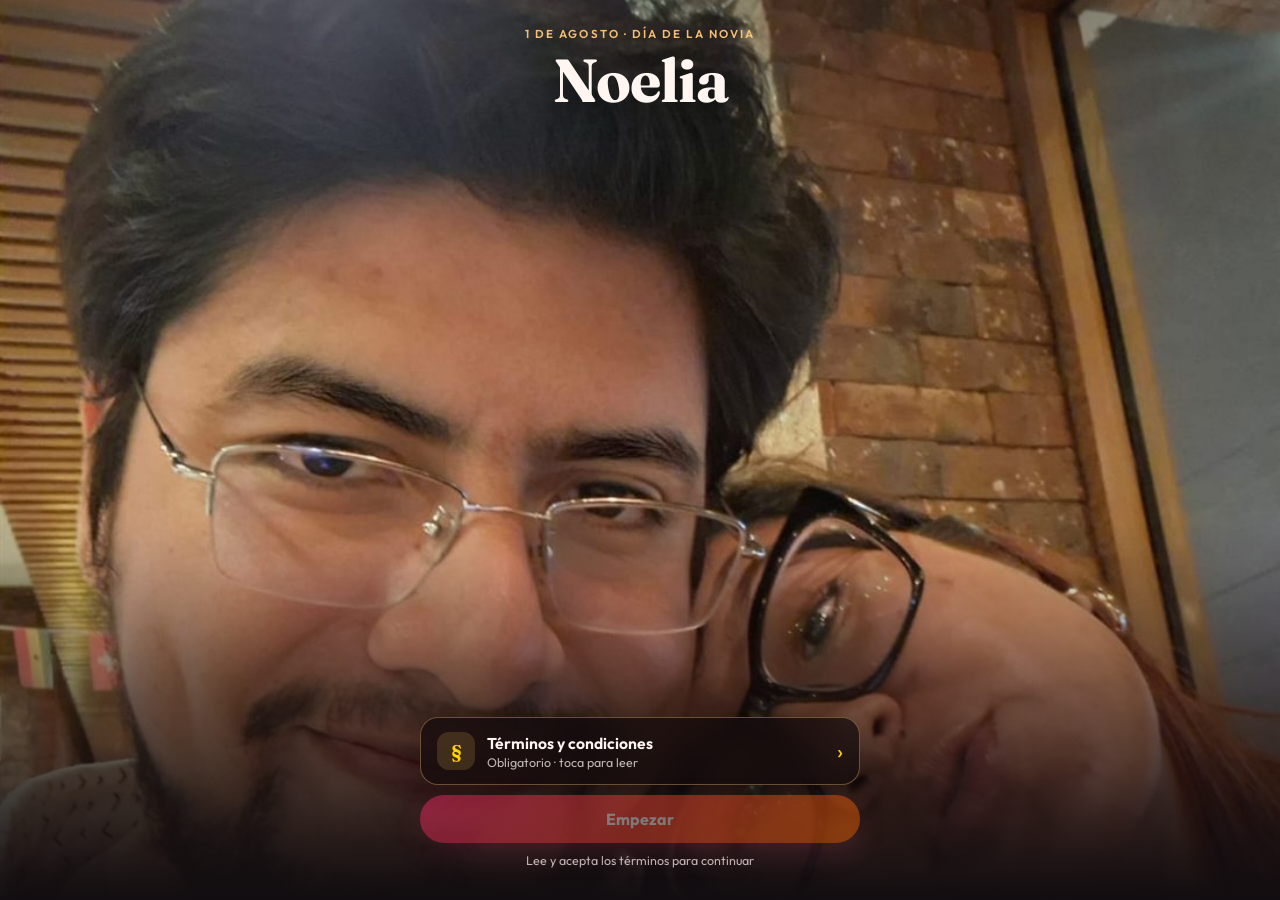
==== commit 6399a999: "Keep map reset beside mute control. Co-authored-by: Cursor <cursoragent@cursor.com>" ====
--- a/docs/index.html
+++ b/docs/index.html
@@ -111,7 +111,10 @@
     <div class="topbar">
       <button id="map-back" class="icon-btn" type="button" aria-label="Volver">←</button>
       <div class="hud-title">El camino de Noelia</div>
-      <button id="map-mute" class="icon-btn" type="button" data-mute-btn aria-label="Sonido" title="Música">🔊</button>
+      <div class="topbar-actions">
+        <button id="map-mute" class="icon-btn" type="button" data-mute-btn aria-label="Sonido" title="Música">🔊</button>
+        <button id="reset-progress" class="icon-btn" type="button" title="Reiniciar" aria-label="Reiniciar">↺</button>
+      </div>
     </div>
     <p class="eyebrow">Para Noelia</p>
     <h1 class="brand">Tu mapa</h1>
--- a/docs/styles.css
+++ b/docs/styles.css
@@ -974,6 +974,12 @@
 .hud-title {
   font-weight: 700;
   font-size: 1rem;
+}
+
+.topbar-actions {
+  display: flex;
+  align-items: center;
+  gap: 6px;
 }
 
 .hint {
